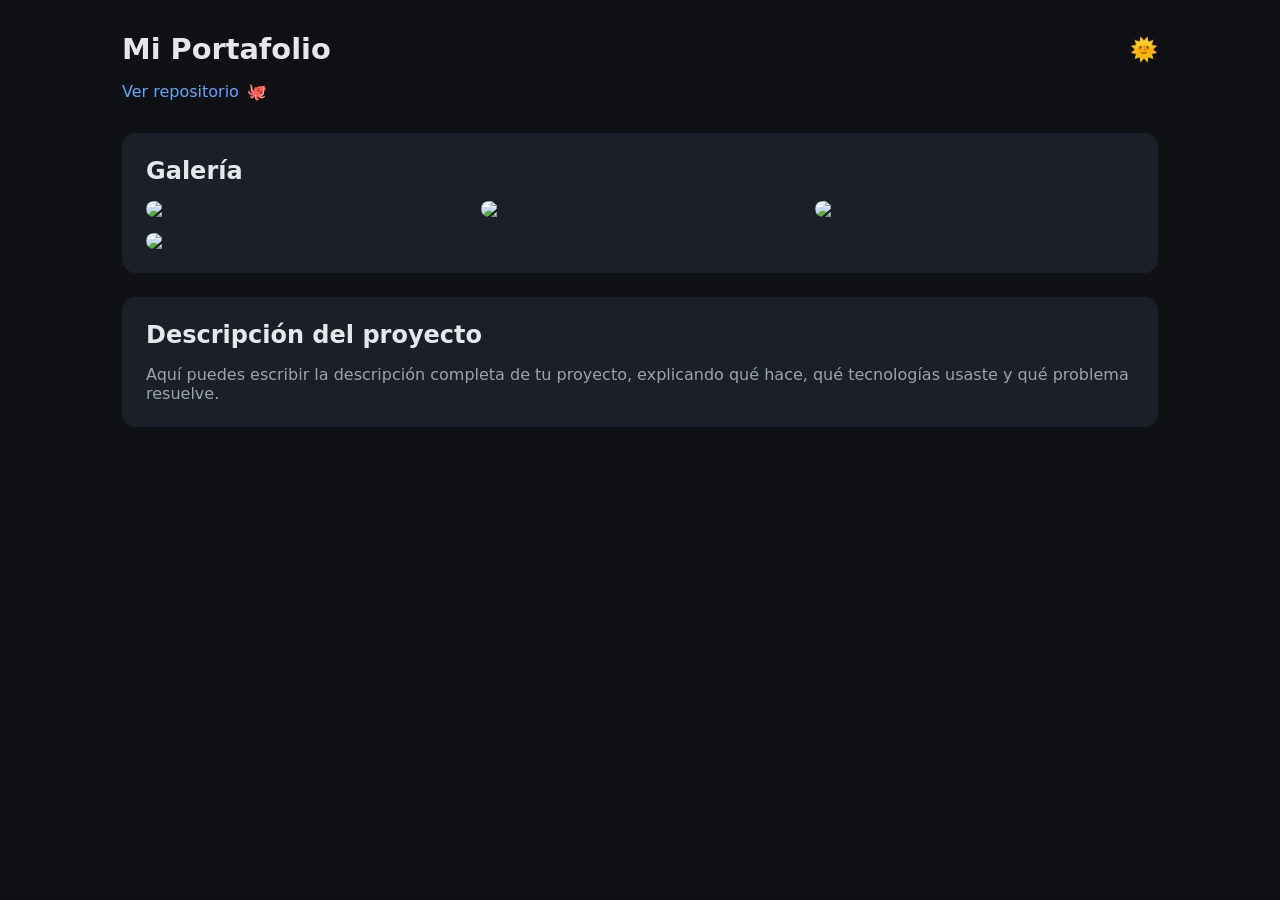
==== raspbot_emotion.html @ 3244e200 "correccion de nombre del archivo" ====
<!DOCTYPE html>
<html lang="es">
<head>
  <meta charset="UTF-8">
  <title>Portafolio</title>
  <meta name="viewport" content="width=device-width, initial-scale=1.0">

  <style>
    :root {
      --bg: #0f1115;
      --card: #1b1f27;
      --text: #e5e7eb;
      --muted: #9ca3af;
      --accent: #60a5fa;
    }

    [data-theme="light"] {
      --bg: #f5f7fb;
      --card: #ffffff;
      --text: #111827;
      --muted: #6b7280;
      --accent: #2563eb;
    }

    * {
      margin: 0;
      padding: 0;
      box-sizing: border-box;
      font-family: system-ui, sans-serif;
    }

    body {
      background: var(--bg);
      color: var(--text);
      transition: 0.3s;
    }

    .container {
      max-width: 1100px;
      margin: auto;
      padding: 2rem;
    }

    header {
      display: flex;
      justify-content: space-between;
      align-items: center;
      margin-bottom: 1rem;
    }

    h1 {
      font-size: 1.8rem;
    }

    /* BOTÓN SIN BORDE */
    button {
      background: transparent;
      color: var(--text);
      border: none;
      cursor: pointer;
      font-size: 1.4rem;
    }

    /* LINK GITHUB */
    .github-link {
      display: flex;
      align-items: center;
      gap: 0.5rem;
      margin-bottom: 2rem;
    }

    .github-link a {
      color: var(--accent);
      text-decoration: none;
      font-weight: 500;
    }

    .card {
      background: var(--card);
      padding: 1.5rem;
      border-radius: 14px;
      margin-bottom: 1.5rem;
      transition: 0.3s;
    }

    .grid {
      display: grid;
      grid-template-columns: repeat(auto-fit, minmax(250px, 1fr));
      gap: 1rem;
    }

    h2 {
      margin-bottom: 1rem;
    }

    p {
      color: var(--muted);
    }

    /* GALERÍA */
    .gallery img {
      width: 100%;
      border-radius: 10px;
      transition: 0.3s;
    }

    .gallery img:hover {
      transform: scale(1.03);
    }

  </style>
</head>
<body>

  <div class="container">

    <header>
      <h1>Mi Portafolio</h1>
      <button onclick="toggleTheme()" id="themeBtn">🌞</button>
    </header>

    <!-- LINK GITHUB -->
    <div class="github-link">
      <a href="#" target="_blank">Ver repositorio</a>
      <span>🐙</span>
    </div>

    <!-- GALERÍA -->
    <div class="card">
      <h2>Galería</h2>
      <div class="grid gallery">
        <img src="https://via.placeholder.com/400x250">
        <img src="https://via.placeholder.com/400x250">
        <img src="https://via.placeholder.com/400x250">
        <img src="https://via.placeholder.com/400x250">
      </div>
    </div>

    <!-- DESCRIPCIÓN DEL PROYECTO -->
    <div class="card">
      <h2>Descripción del proyecto</h2>
      <p>
        Aquí puedes escribir la descripción completa de tu proyecto,
        explicando qué hace, qué tecnologías usaste y qué problema resuelve.
      </p>
    </div>

  </div>

  <script>
    const body = document.body;
    const btn = document.getElementById("themeBtn");

    function toggleTheme() {
      const currentTheme = body.getAttribute("data-theme");

      if (currentTheme === "light") {
        body.removeAttribute("data-theme");
        btn.textContent = "🌞";
      } else {
        body.setAttribute("data-theme", "light");
        btn.textContent = "🌙";
      }
    }

    btn.textContent = "🌞";
  </script>

</body>
</html>
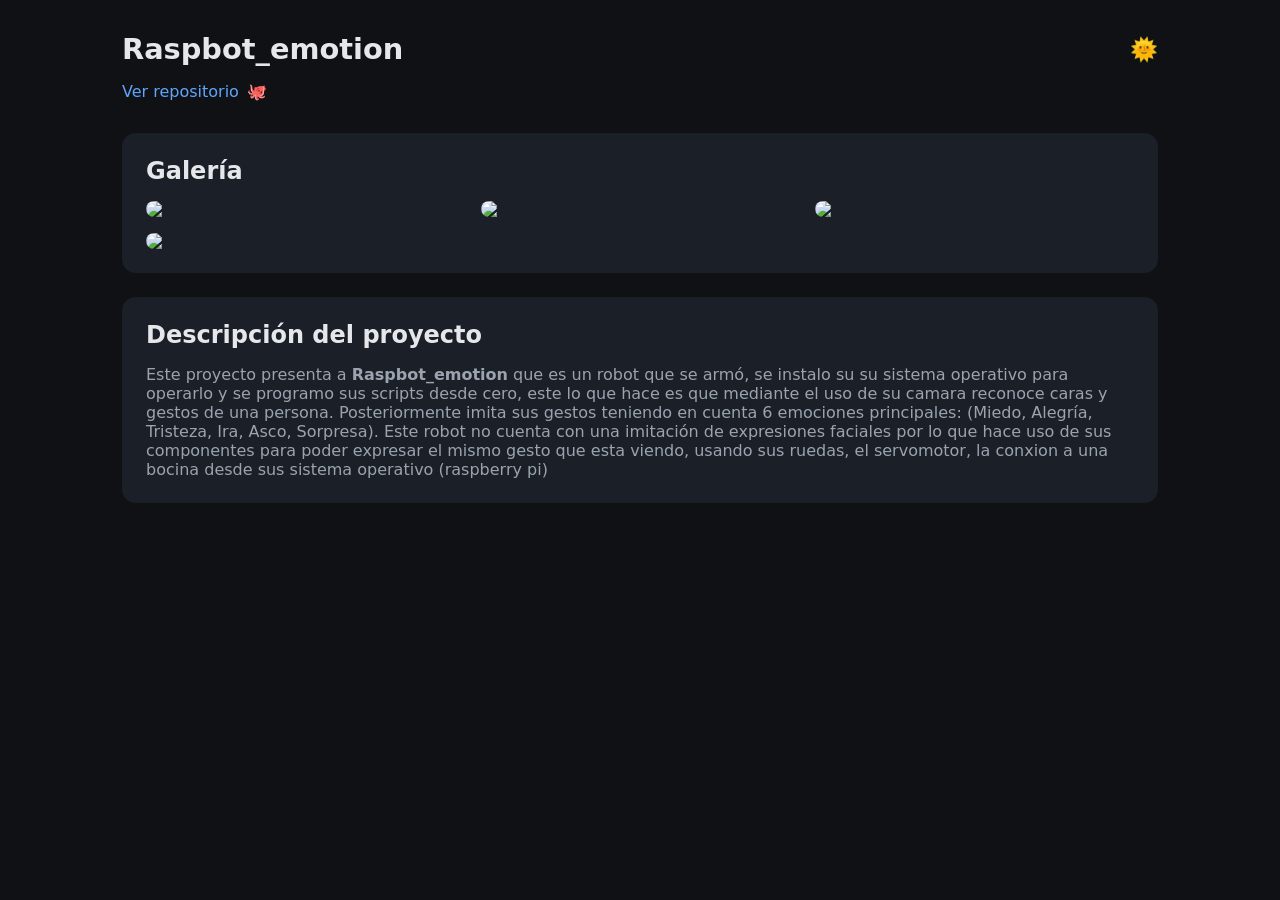
==== commit 60e392fd: "descripcion del proyecto" ====
--- a/raspbot_emotion.html
+++ b/raspbot_emotion.html
@@ -1,5 +1,6 @@
 <!DOCTYPE html>
 <html lang="es">
+
 <head>
   <meta charset="UTF-8">
   <title>Portafolio</title>
@@ -107,21 +108,21 @@
     .gallery img:hover {
       transform: scale(1.03);
     }
-
   </style>
 </head>
+
 <body>
 
   <div class="container">
 
     <header>
-      <h1>Mi Portafolio</h1>
+      <h1>Raspbot_emotion</h1>
       <button onclick="toggleTheme()" id="themeBtn">🌞</button>
     </header>
 
     <!-- LINK GITHUB -->
     <div class="github-link">
-      <a href="#" target="_blank">Ver repositorio</a>
+      <a href="https://github.com/RodrigoGarcia96/raspbot_emotion" target="_blank">Ver repositorio</a>
       <span>🐙</span>
     </div>
 
@@ -140,8 +141,22 @@
     <div class="card">
       <h2>Descripción del proyecto</h2>
       <p>
-        Aquí puedes escribir la descripción completa de tu proyecto,
-        explicando qué hace, qué tecnologías usaste y qué problema resuelve.
+        Este proyecto presenta a <strong>Raspbot_emotion</strong> que es un robot que se armó, se instalo su su sistema
+        operativo para
+        operarlo y se programo sus scripts desde cero, este lo que hace es que mediante el uso de su camara reconoce
+        caras
+        y gestos de una persona. Posteriormente imita sus gestos teniendo en cuenta 6 emociones principales:
+        (Miedo,
+        Alegría,
+        Tristeza,
+        Ira,
+        Asco,
+        Sorpresa).
+      Este robot no cuenta con una imitación de expresiones faciales por lo que hace uso de sus componentes para poder
+      expresar
+      el mismo gesto que esta viendo, usando sus ruedas, el servomotor, la conxion a una bocina desde sus sistema
+      operativo
+      (raspberry pi)
       </p>
     </div>
 
@@ -167,4 +182,5 @@
   </script>
 
 </body>
+
 </html>
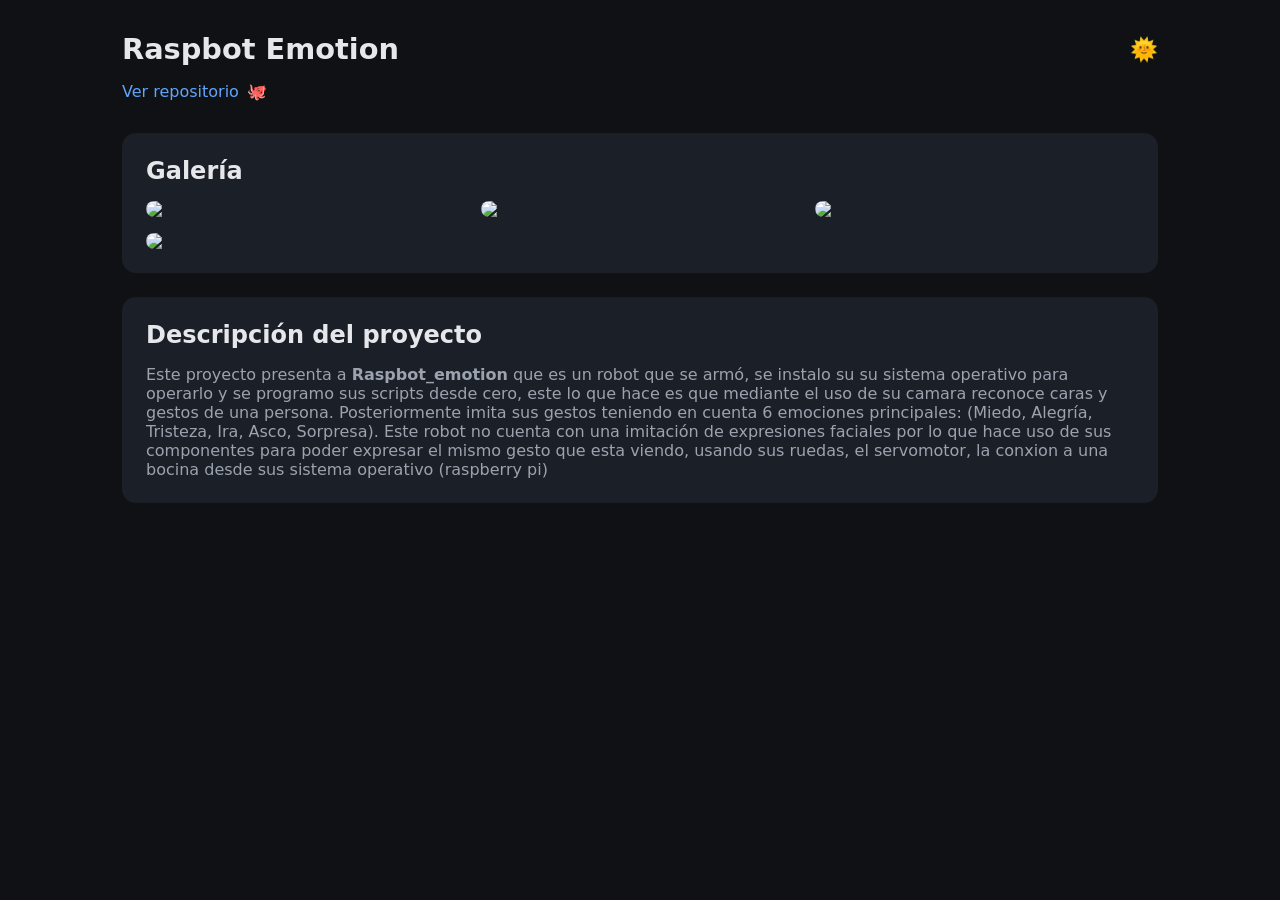
==== commit d85a0881: "corrección de redaccion de descripcion" ====
--- a/raspbot_emotion.html
+++ b/raspbot_emotion.html
@@ -3,7 +3,7 @@
 
 <head>
   <meta charset="UTF-8">
-  <title>Portafolio</title>
+  <title>Raspbot_emotion</title>
   <meta name="viewport" content="width=device-width, initial-scale=1.0">
 
   <style>
@@ -116,7 +116,7 @@
   <div class="container">
 
     <header>
-      <h1>Raspbot_emotion</h1>
+      <h1>Raspbot Emotion</h1>
       <button onclick="toggleTheme()" id="themeBtn">🌞</button>
     </header>
 
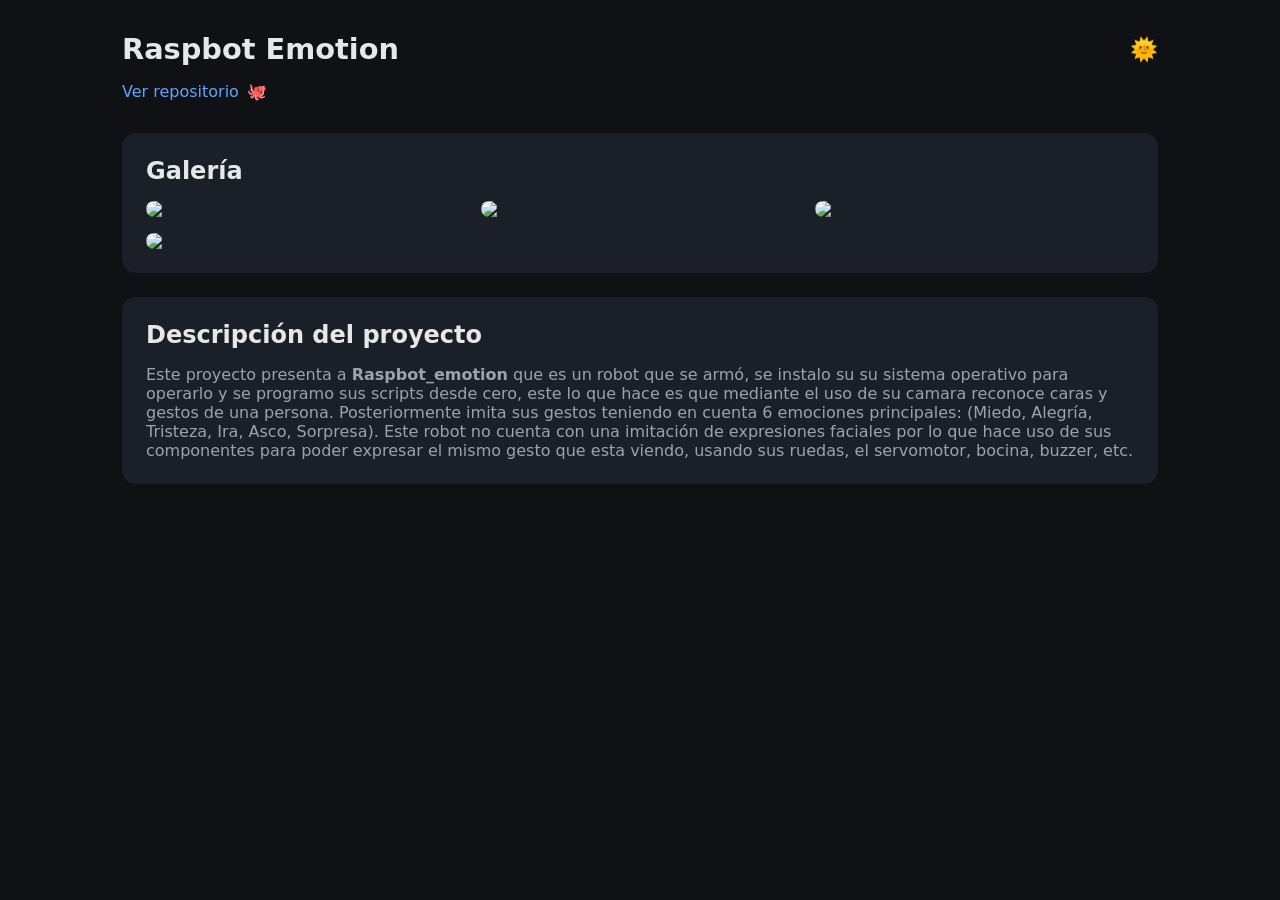
==== commit bd860559: "correccion 2 de redacción" ====
--- a/raspbot_emotion.html
+++ b/raspbot_emotion.html
@@ -154,9 +154,7 @@
         Sorpresa).
       Este robot no cuenta con una imitación de expresiones faciales por lo que hace uso de sus componentes para poder
       expresar
-      el mismo gesto que esta viendo, usando sus ruedas, el servomotor, la conxion a una bocina desde sus sistema
-      operativo
-      (raspberry pi)
+      el mismo gesto que esta viendo, usando sus ruedas, el servomotor, bocina, buzzer, etc.
       </p>
     </div>
 
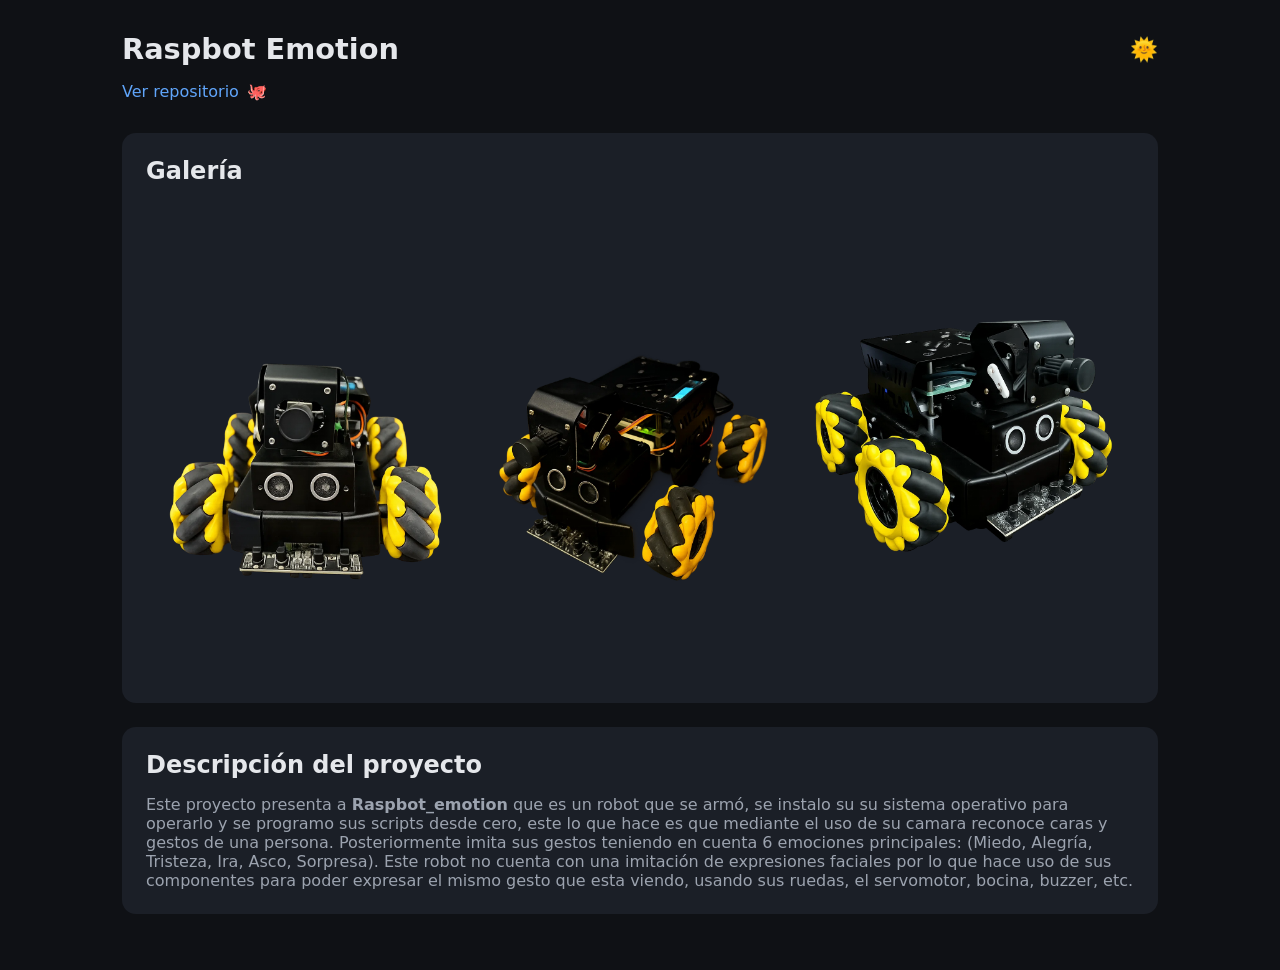
==== commit 190168b1: "agregación de galeria de fotos" ====
--- a/raspbot_emotion.html
+++ b/raspbot_emotion.html
@@ -130,10 +130,9 @@
     <div class="card">
       <h2>Galería</h2>
       <div class="grid gallery">
-        <img src="https://via.placeholder.com/400x250">
-        <img src="https://via.placeholder.com/400x250">
-        <img src="https://via.placeholder.com/400x250">
-        <img src="https://via.placeholder.com/400x250">
+        <img src="img/img_raspbot/task_01kkyr7wddfz4ts11dx1epsb6j-1773779879_img_1.webp">
+        <img src="img/img_raspbot/task_01kkyr1g03exc9yrb3fba0mar7-1773779684_img_1.webp">
+        <img src="img/img_raspbot/task_01kkyrndeeegsbbkntpx727sgt-1773780339_img_0.webp">
       </div>
     </div>
 
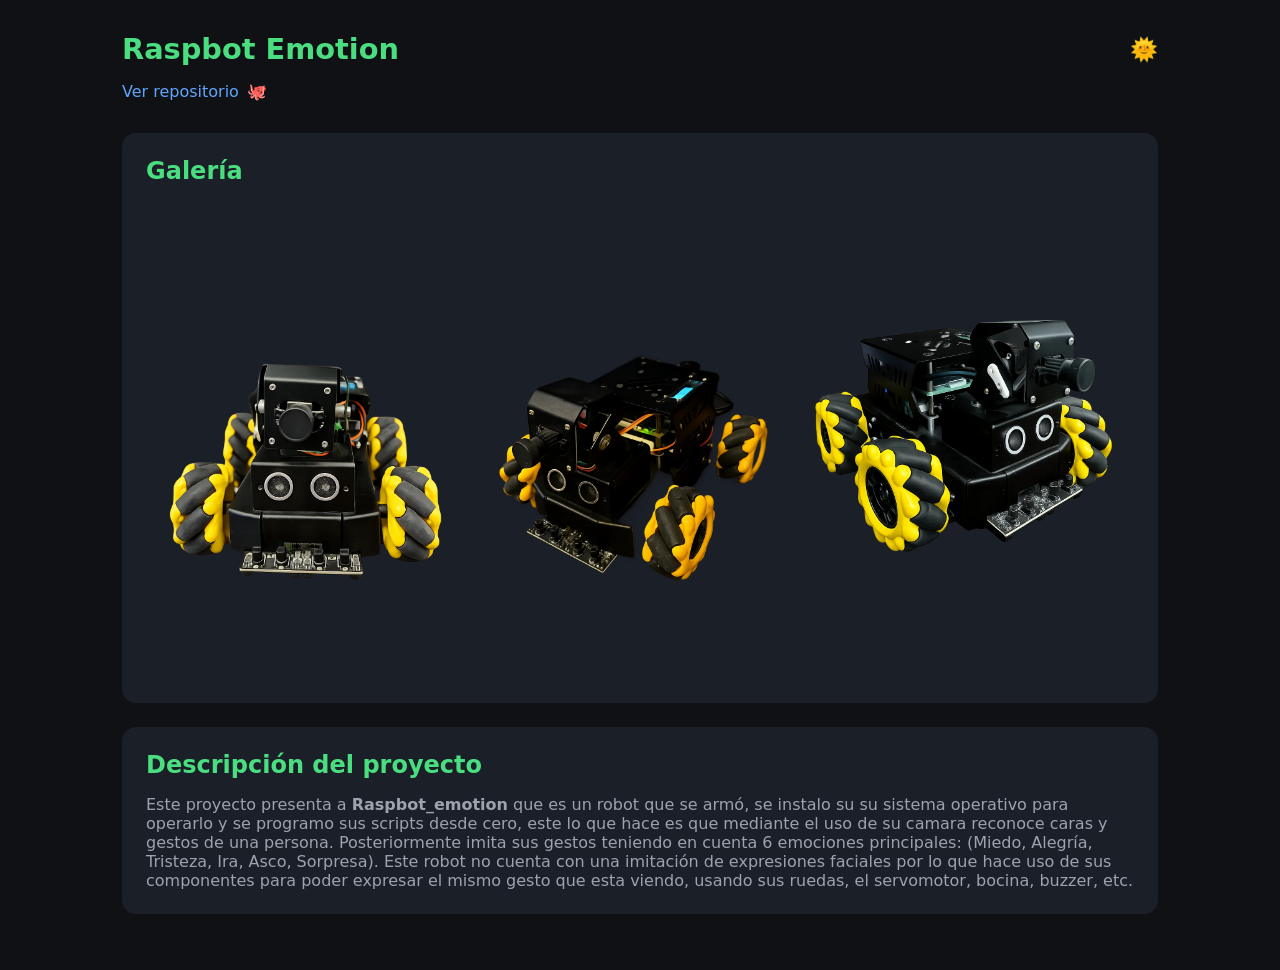
==== commit b78dec35: "color verde en los estilos" ====
--- a/raspbot_emotion.html
+++ b/raspbot_emotion.html
@@ -51,6 +51,7 @@
 
     h1 {
       font-size: 1.8rem;
+      color: #4ade80;
     }
 
     /* BOTÓN SIN BORDE */
@@ -92,6 +93,7 @@
 
     h2 {
       margin-bottom: 1rem;
+      color: #4ade80;
     }
 
     p {
@@ -138,7 +140,7 @@
 
     <!-- DESCRIPCIÓN DEL PROYECTO -->
     <div class="card">
-      <h2>Descripción del proyecto</h2>
+      <h2 class="descripcion">Descripción del proyecto</h2>
       <p>
         Este proyecto presenta a <strong>Raspbot_emotion</strong> que es un robot que se armó, se instalo su su sistema
         operativo para
